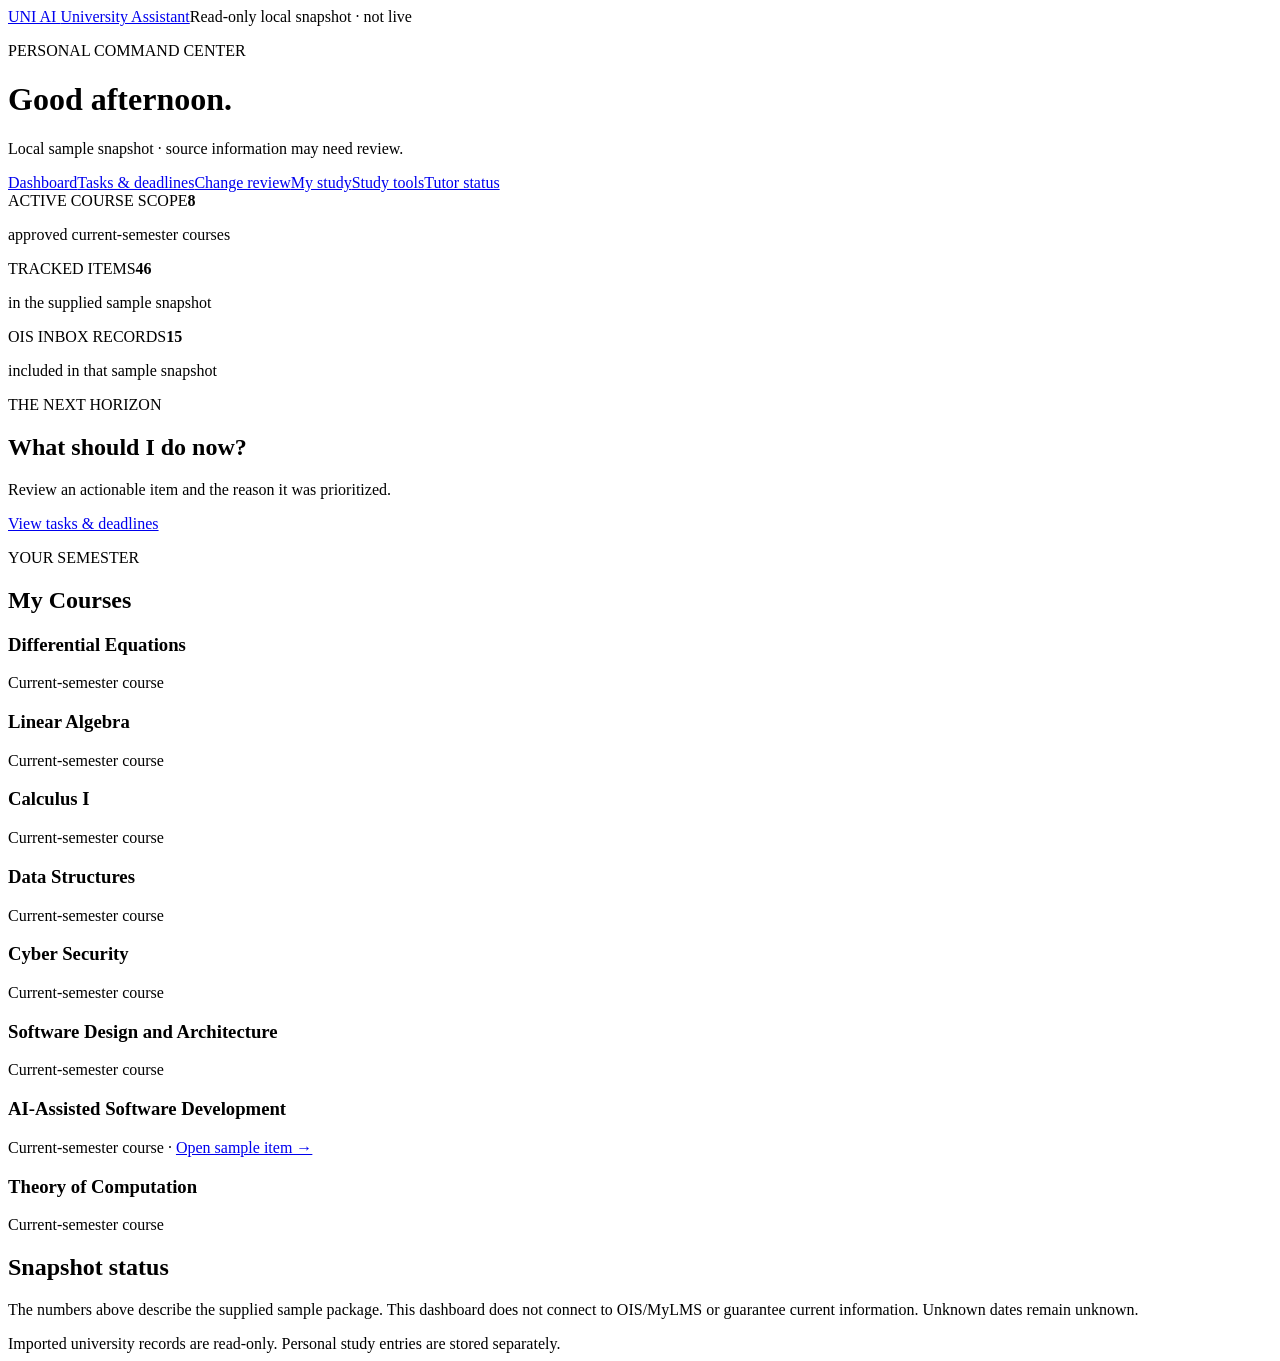
==== index.html @ 0a289d67 "Add Week 4 prototype page: index.html" ====
<!doctype html>
<html lang="en"><head><meta charset="utf-8"><meta name="viewport" content="width=device-width, initial-scale=1"><title>UNI AI — Dashboard</title><link rel="stylesheet" href="style.css"></head>
<body><!-- serves: REQ-001, REQ-002, REQ-007, REQ-008 -->
<header><a class="brand" href="index.html">UNI AI <span>University Assistant</span></a><span class="status">Read-only local snapshot · not live</span></header>
<main><p class="eyebrow">PERSONAL COMMAND CENTER</p><h1>Good afternoon.</h1><p class="muted">Local sample snapshot · source information may need review.</p>
<nav><a aria-current="page" href="index.html">Dashboard</a><a href="next-actions.html">Tasks &amp; deadlines</a><a href="changes.html">Change review</a><a href="my-study.html">My study</a><a href="study-tools.html">Study tools</a><a href="tutor.html">Tutor status</a></nav>
<section class="grid metrics"><article class="card"><span class="eyebrow">ACTIVE COURSE SCOPE</span><strong class="metric">8</strong><p>approved current-semester courses</p></article><article class="card"><span class="eyebrow">TRACKED ITEMS</span><strong class="metric">46</strong><p>in the supplied sample snapshot</p></article><article class="card"><span class="eyebrow">OIS INBOX RECORDS</span><strong class="metric">15</strong><p>included in that sample snapshot</p></article></section>
<section class="card horizon"><p class="eyebrow">THE NEXT HORIZON</p><h2>What should I do now?</h2><p>Review an actionable item and the reason it was prioritized.</p><a class="button primary" href="next-actions.html">View tasks &amp; deadlines</a></section>
<section><p class="eyebrow">YOUR SEMESTER</p><h2>My Courses</h2><div class="grid courses">
<article class="card"><h3>Differential Equations</h3><p>Current-semester course</p></article>
<article class="card"><h3>Linear Algebra</h3><p>Current-semester course</p></article>
<article class="card"><h3>Calculus I</h3><p>Current-semester course</p></article>
<article class="card"><h3>Data Structures</h3><p>Current-semester course</p></article>
<article class="card"><h3>Cyber Security</h3><p>Current-semester course</p></article>
<article class="card"><h3>Software Design and Architecture</h3><p>Current-semester course</p></article>
<article class="card"><h3>AI-Assisted Software Development</h3><p>Current-semester course · <a href="course-alpha.html">Open sample item →</a></p></article>
<article class="card"><h3>Theory of Computation</h3><p>Current-semester course</p></article>
</div></section>
<section class="card warning"><h2>Snapshot status</h2><p>The numbers above describe the supplied sample package. This dashboard does not connect to OIS/MyLMS or guarantee current information. Unknown dates remain unknown.</p></section></main><footer>Imported university records are read-only. Personal study entries are stored separately.</footer></body></html>
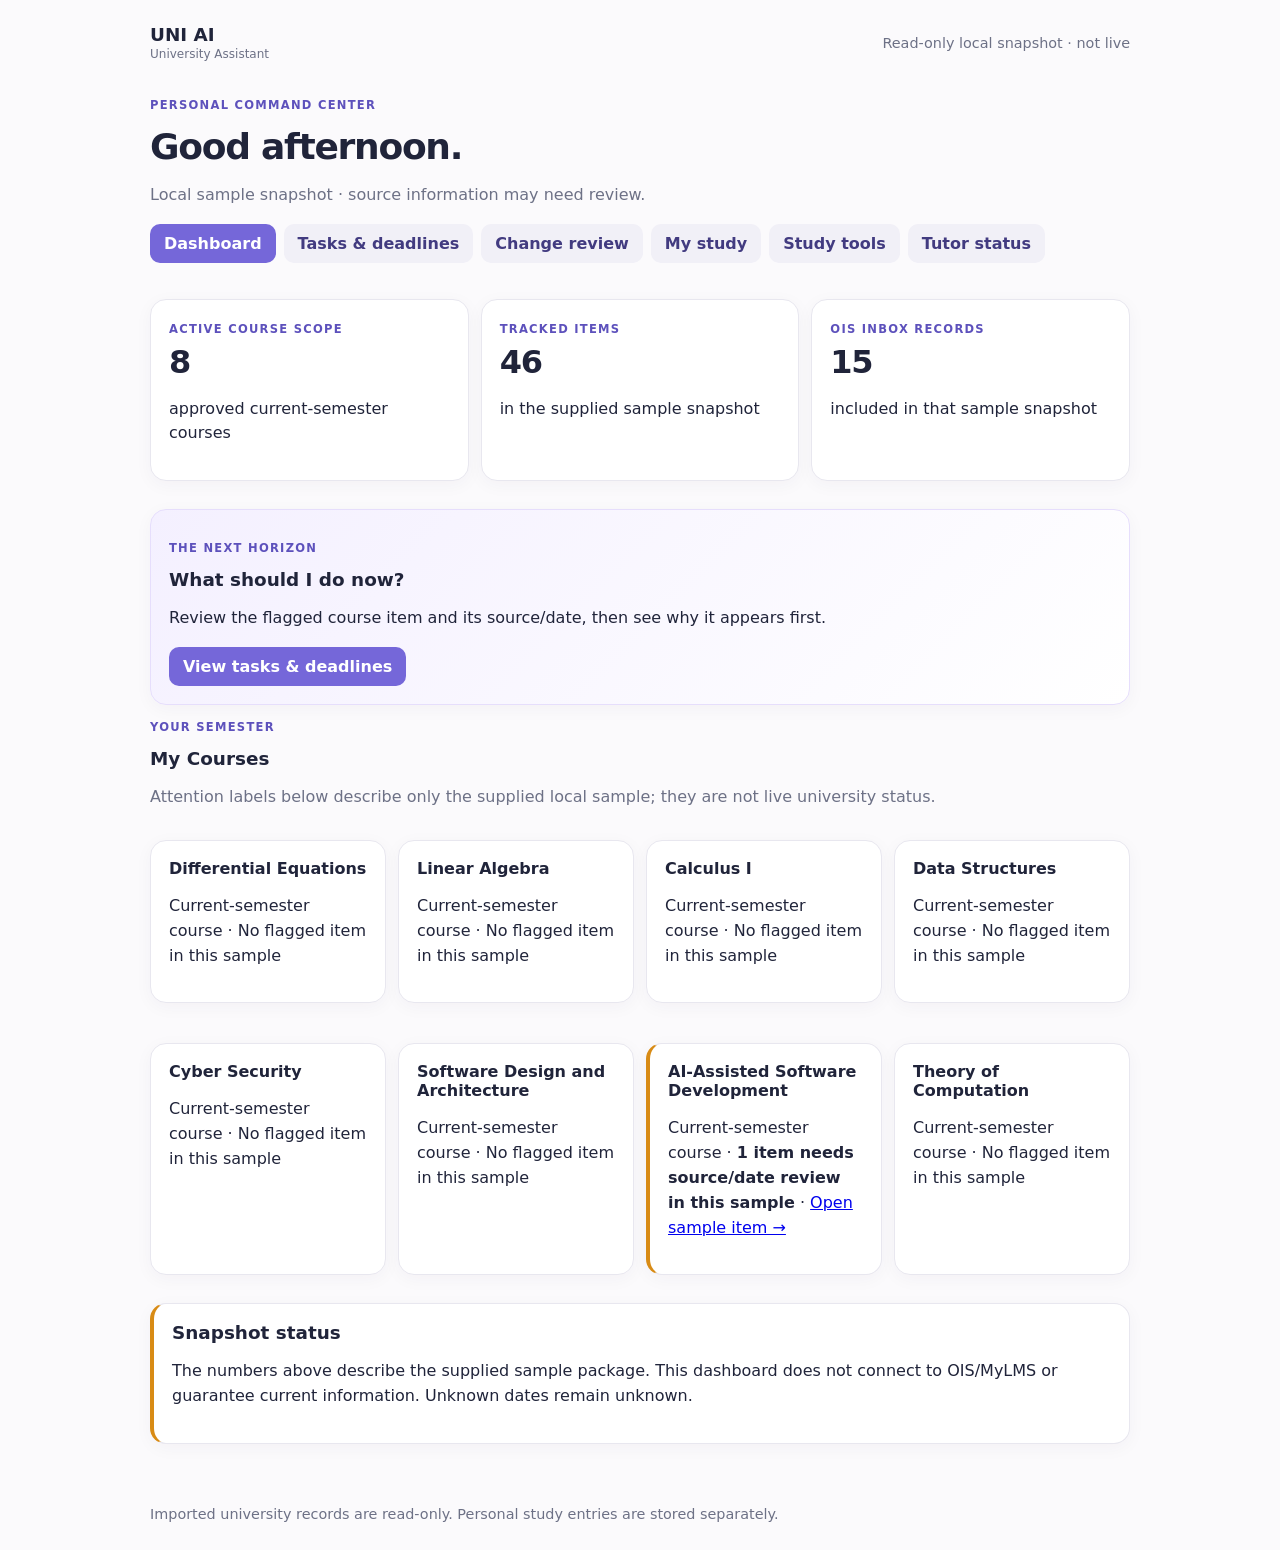
==== commit 9029f30d: "week04: sync prototype feedback improvements" ====
--- a/index.html
+++ b/index.html
@@ -5,15 +5,15 @@
 <main><p class="eyebrow">PERSONAL COMMAND CENTER</p><h1>Good afternoon.</h1><p class="muted">Local sample snapshot · source information may need review.</p>
 <nav><a aria-current="page" href="index.html">Dashboard</a><a href="next-actions.html">Tasks &amp; deadlines</a><a href="changes.html">Change review</a><a href="my-study.html">My study</a><a href="study-tools.html">Study tools</a><a href="tutor.html">Tutor status</a></nav>
 <section class="grid metrics"><article class="card"><span class="eyebrow">ACTIVE COURSE SCOPE</span><strong class="metric">8</strong><p>approved current-semester courses</p></article><article class="card"><span class="eyebrow">TRACKED ITEMS</span><strong class="metric">46</strong><p>in the supplied sample snapshot</p></article><article class="card"><span class="eyebrow">OIS INBOX RECORDS</span><strong class="metric">15</strong><p>included in that sample snapshot</p></article></section>
-<section class="card horizon"><p class="eyebrow">THE NEXT HORIZON</p><h2>What should I do now?</h2><p>Review an actionable item and the reason it was prioritized.</p><a class="button primary" href="next-actions.html">View tasks &amp; deadlines</a></section>
-<section><p class="eyebrow">YOUR SEMESTER</p><h2>My Courses</h2><div class="grid courses">
-<article class="card"><h3>Differential Equations</h3><p>Current-semester course</p></article>
-<article class="card"><h3>Linear Algebra</h3><p>Current-semester course</p></article>
-<article class="card"><h3>Calculus I</h3><p>Current-semester course</p></article>
-<article class="card"><h3>Data Structures</h3><p>Current-semester course</p></article>
-<article class="card"><h3>Cyber Security</h3><p>Current-semester course</p></article>
-<article class="card"><h3>Software Design and Architecture</h3><p>Current-semester course</p></article>
-<article class="card"><h3>AI-Assisted Software Development</h3><p>Current-semester course · <a href="course-alpha.html">Open sample item →</a></p></article>
-<article class="card"><h3>Theory of Computation</h3><p>Current-semester course</p></article>
+<section class="card horizon"><p class="eyebrow">THE NEXT HORIZON</p><h2>What should I do now?</h2><p>Review the flagged course item and its source/date, then see why it appears first.</p><a class="button primary" href="next-actions.html">View tasks &amp; deadlines</a></section>
+<section><p class="eyebrow">YOUR SEMESTER</p><h2>My Courses</h2><p class="muted">Attention labels below describe only the supplied local sample; they are not live university status.</p><div class="grid courses">
+<article class="card"><h3>Differential Equations</h3><p>Current-semester course · No flagged item in this sample</p></article>
+<article class="card"><h3>Linear Algebra</h3><p>Current-semester course · No flagged item in this sample</p></article>
+<article class="card"><h3>Calculus I</h3><p>Current-semester course · No flagged item in this sample</p></article>
+<article class="card"><h3>Data Structures</h3><p>Current-semester course · No flagged item in this sample</p></article>
+<article class="card"><h3>Cyber Security</h3><p>Current-semester course · No flagged item in this sample</p></article>
+<article class="card"><h3>Software Design and Architecture</h3><p>Current-semester course · No flagged item in this sample</p></article>
+<article class="card warning"><h3>AI-Assisted Software Development</h3><p>Current-semester course · <strong>1 item needs source/date review in this sample</strong> · <a href="course-alpha.html">Open sample item →</a></p></article>
+<article class="card"><h3>Theory of Computation</h3><p>Current-semester course · No flagged item in this sample</p></article>
 </div></section>
 <section class="card warning"><h2>Snapshot status</h2><p>The numbers above describe the supplied sample package. This dashboard does not connect to OIS/MyLMS or guarantee current information. Unknown dates remain unknown.</p></section></main><footer>Imported university records are read-only. Personal study entries are stored separately.</footer></body></html>
--- a/style.css
+++ b/style.css
@@ -0,0 +1,46 @@
+* { box-sizing: border-box; }
+:root {
+  color-scheme: light;
+  font-family: Inter, ui-sans-serif, system-ui, -apple-system, sans-serif;
+  color: #20243a;
+  background: #fbfafc;
+  --ink: #20243a;
+  --muted: #6d7186;
+  --line: #e8e7ef;
+  --surface: #fff;
+  --accent: #7567d9;
+  --accent-dark: #5d51bc;
+  --lavender: #eeeaff;
+}
+body { margin: 0; min-width: 320px; background: #fbfafc; color: var(--ink); }
+header, main, footer { width: min(100% - 32px, 980px); margin-inline: auto; }
+header { padding: 24px 0 12px; display: flex; justify-content: space-between; align-items: center; gap: 16px; }
+header a { color: inherit; text-decoration: none; }
+.brand { font-size: 1.15rem; font-weight: 800; }
+.brand span { display: block; margin-top: 2px; font-size: .75rem; font-weight: 500; color: var(--muted); }
+.status { color: var(--muted); font-size: .9rem; }
+main { padding: 12px 0 48px; }
+h1 { font-size: clamp(1.6rem, 6vw, 2.25rem); margin: 8px 0 12px; letter-spacing: -.035em; }
+h2 { font-size: 1.15rem; margin-top: 0; }
+h3 { font-size: 1rem; margin: 0 0 8px; }
+p { line-height: 1.55; }
+.eyebrow { color: var(--accent-dark); font-size: .72rem; font-weight: 750; letter-spacing: .11em; }
+nav { display: flex; flex-wrap: wrap; gap: 8px; margin: 14px 0 22px; }
+nav a, .button { display: inline-block; border: 0; border-radius: 10px; padding: 10px 14px; background: #f1f0f7; color: #423b80; text-decoration: none; font: inherit; font-weight: 650; }
+nav a[aria-current="page"], .primary { background: var(--accent); color: white; }
+.card { background: var(--surface); border: 1px solid var(--line); border-radius: 16px; padding: 18px; margin: 14px 0; box-shadow: 0 4px 18px #2720440a; }
+.grid { display: grid; grid-template-columns: repeat(auto-fit, minmax(min(100%, 220px), 1fr)); gap: 12px; }
+.metrics { grid-template-columns: repeat(auto-fit, minmax(min(100%, 180px), 1fr)); }
+.metric { display: block; margin-top: 6px; font-size: 2rem; letter-spacing: -.04em; }
+.horizon { background: linear-gradient(135deg, #f4f0ff, #fff); border-color: #e6defc; }
+.tag { display: inline-block; border-radius: 999px; background: var(--lavender); padding: 4px 9px; color: #5145aa; font-size: .85rem; }
+.warning { border-left: 4px solid #d88b15; }
+.muted { color: var(--muted); }
+label { display: block; margin: 12px 0 5px; font-weight: 650; }
+input, textarea { width: 100%; border: 1px solid #c9c6d8; border-radius: 9px; padding: 11px; font: inherit; }
+footer { color: var(--muted); padding: 0 0 28px; font-size: .9rem; }
+@media (max-width: 420px) {
+  header { align-items: flex-start; flex-direction: column; }
+  .card { padding: 15px; }
+  nav a { padding: 9px 11px; }
+}
